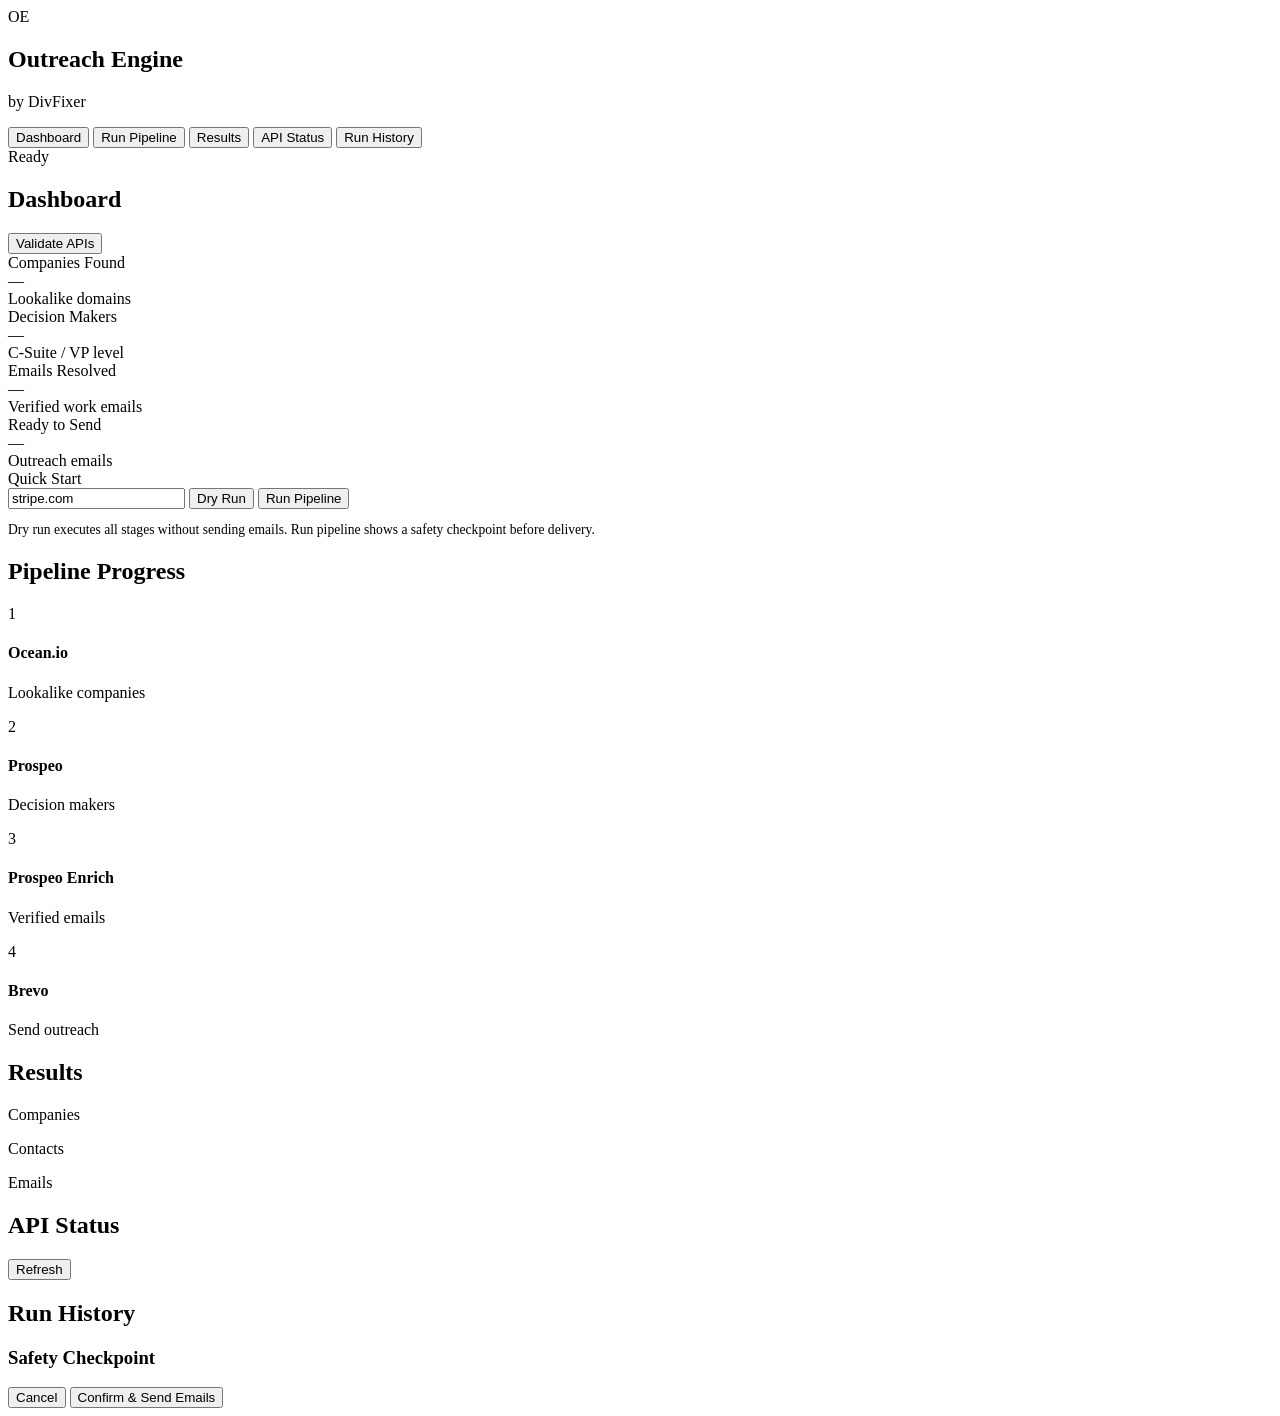
==== web/static/index.html @ fb70631b "feat: add FastAPI web dashboard with live pipeline control" ====
<!DOCTYPE html>
<html lang="en">
<head>
  <meta charset="UTF-8" />
  <meta name="viewport" content="width=device-width, initial-scale=1.0" />
  <title>Outreach Engine — SaaS Dashboard</title>
  <link rel="stylesheet" href="/static/styles.css" />
</head>
<body>
  <div class="app">
    <aside class="sidebar">
      <div class="logo">
        <div class="logo-icon">OE</div>
        <div>
          <h1>Outreach Engine</h1>
          <p>by DivFixer</p>
        </div>
      </div>
      <nav class="nav">
        <button data-panel="dashboard" class="active">Dashboard</button>
        <button data-panel="pipeline">Run Pipeline</button>
        <button data-panel="results">Results</button>
        <button data-panel="validation">API Status</button>
        <button data-panel="history">Run History</button>
      </nav>
      <div class="status-pill" id="status-pill">
        <span class="dot"></span>Ready
      </div>
    </aside>

    <main class="main">
      <!-- Dashboard -->
      <section id="panel-dashboard" class="panel active">
        <div class="header">
          <h2>Dashboard</h2>
          <button class="btn btn-secondary" id="btn-validate">Validate APIs</button>
        </div>
        <div class="grid-4">
          <div class="card">
            <div class="card-title">Companies Found</div>
            <div class="stat-value" id="stat-companies">—</div>
            <div class="stat-label">Lookalike domains</div>
          </div>
          <div class="card">
            <div class="card-title">Decision Makers</div>
            <div class="stat-value" id="stat-contacts">—</div>
            <div class="card-title">C-Suite / VP level</div>
          </div>
          <div class="card">
            <div class="card-title">Emails Resolved</div>
            <div class="stat-value" id="stat-emails">—</div>
            <div class="stat-label">Verified work emails</div>
          </div>
          <div class="card">
            <div class="card-title">Ready to Send</div>
            <div class="stat-value" id="stat-send">—</div>
            <div class="stat-label">Outreach emails</div>
          </div>
        </div>
        <div class="card">
          <div class="card-title">Quick Start</div>
          <div class="pipeline-form">
            <input class="input" id="seed-domain" type="text" placeholder="Enter seed domain (e.g. stripe.com)" value="stripe.com" />
            <button class="btn btn-secondary" id="btn-dry-run">Dry Run</button>
            <button class="btn btn-primary" id="btn-run">Run Pipeline</button>
          </div>
          <p style="color:var(--muted);font-size:0.85rem">Dry run executes all stages without sending emails. Run pipeline shows a safety checkpoint before delivery.</p>
        </div>
      </section>

      <!-- Pipeline -->
      <section id="panel-pipeline" class="panel">
        <div class="header"><h2>Pipeline Progress</h2></div>
        <div class="progress-bar"><div class="progress-fill" id="progress-fill"></div></div>
        <p id="stage-label" style="color:var(--muted);margin-bottom:1rem"></p>
        <div class="stages">
          <div class="stage" data-stage="0">
            <div class="num">1</div>
            <h4>Ocean.io</h4>
            <p>Lookalike companies</p>
          </div>
          <div class="stage" data-stage="1">
            <div class="num">2</div>
            <h4>Prospeo</h4>
            <p>Decision makers</p>
          </div>
          <div class="stage" data-stage="2">
            <div class="num">3</div>
            <h4>Prospeo Enrich</h4>
            <p>Verified emails</p>
          </div>
          <div class="stage" data-stage="3">
            <div class="num">4</div>
            <h4>Brevo</h4>
            <p>Send outreach</p>
          </div>
        </div>
        <div id="email-previews"></div>
      </section>

      <!-- Results -->
      <section id="panel-results" class="panel">
        <div class="header"><h2>Results</h2></div>
        <div id="report-meta" class="card" style="margin-bottom:1rem"></div>
        <div class="card">
          <div class="card-title">Companies</div>
          <div class="table-wrap" id="companies-table"></div>
        </div>
        <div class="card" style="margin-top:1rem">
          <div class="card-title">Contacts</div>
          <div class="table-wrap" id="contacts-table"></div>
        </div>
        <div class="card" style="margin-top:1rem">
          <div class="card-title">Emails</div>
          <div class="table-wrap" id="emails-table"></div>
        </div>
      </section>

      <!-- Validation -->
      <section id="panel-validation" class="panel">
        <div class="header">
          <h2>API Status</h2>
          <button class="btn btn-secondary" id="btn-validate-2" onclick="document.getElementById('btn-validate').click()">Refresh</button>
        </div>
        <div class="card validation-grid" id="validation-grid"></div>
      </section>

      <!-- History -->
      <section id="panel-history" class="panel">
        <div class="header"><h2>Run History</h2></div>
        <div class="card run-history" id="run-history"></div>
      </section>
    </main>
  </div>

  <!-- Safety checkpoint modal -->
  <div class="modal-overlay hidden" id="confirm-modal">
    <div class="modal">
      <h3>Safety Checkpoint</h3>
      <div id="confirm-body"></div>
      <div class="modal-actions">
        <button class="btn btn-secondary" id="btn-cancel-send">Cancel</button>
        <button class="btn btn-danger" id="btn-confirm-send">Confirm & Send Emails</button>
      </div>
    </div>
  </div>

  <script src="/static/app.js"></script>
</body>
</html>
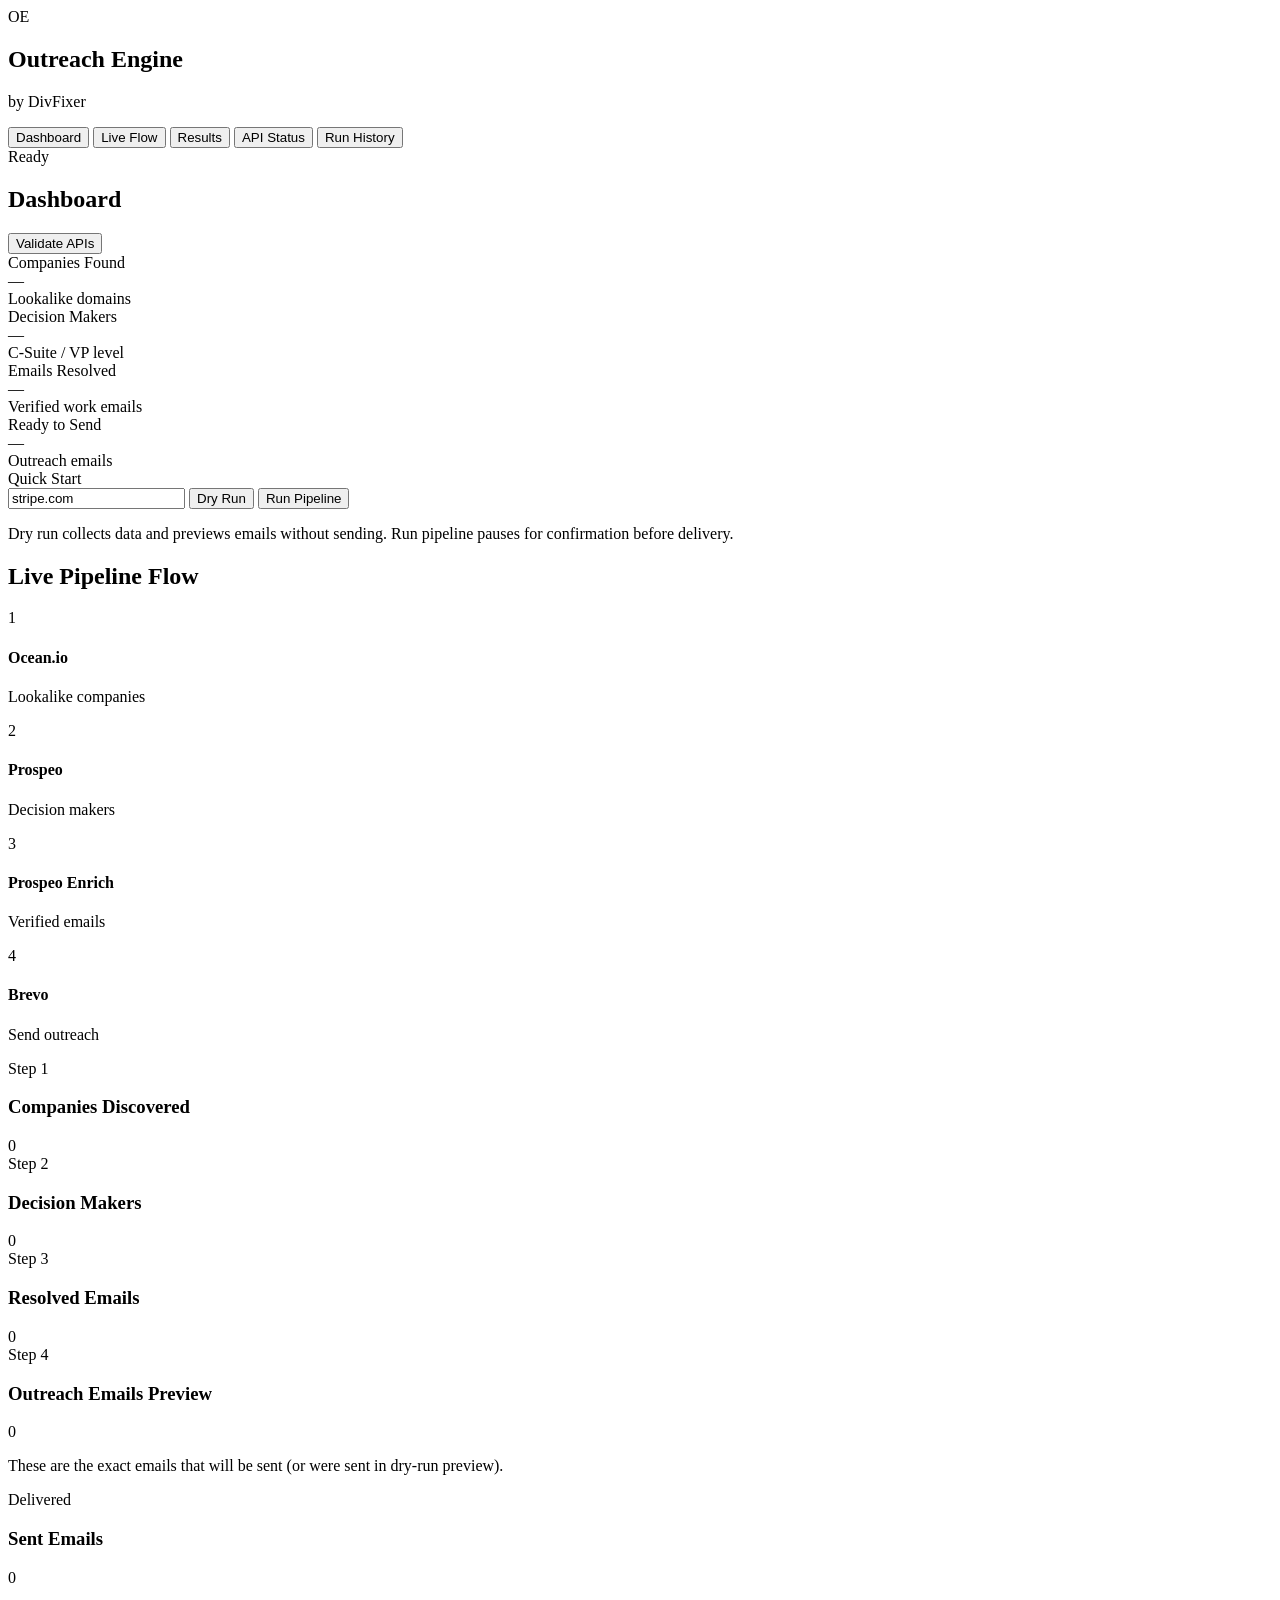
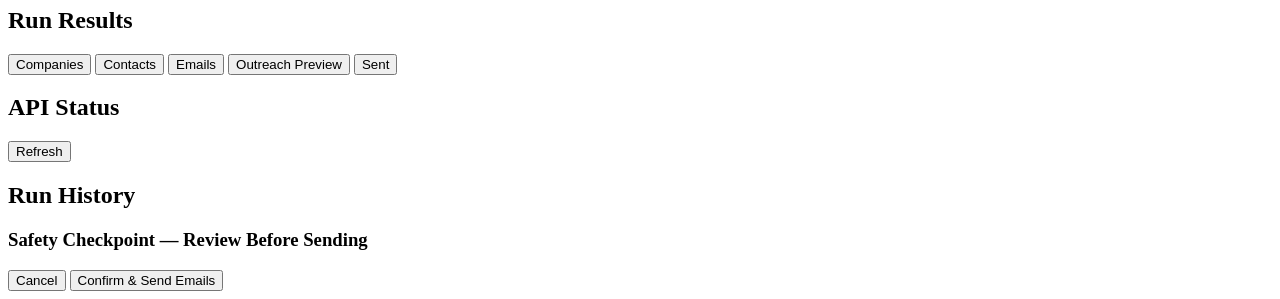
==== commit f4ad88ba: "feat: enhance dashboard with live pipeline flow and run-scoped data" ====
--- a/web/static/index.html
+++ b/web/static/index.html
@@ -18,7 +18,7 @@
       </div>
       <nav class="nav">
         <button data-panel="dashboard" class="active">Dashboard</button>
-        <button data-panel="pipeline">Run Pipeline</button>
+        <button data-panel="pipeline">Live Flow</button>
         <button data-panel="results">Results</button>
         <button data-panel="validation">API Status</button>
         <button data-panel="history">Run History</button>
@@ -36,22 +36,22 @@
           <button class="btn btn-secondary" id="btn-validate">Validate APIs</button>
         </div>
         <div class="grid-4">
-          <div class="card">
+          <div class="card stat-card">
             <div class="card-title">Companies Found</div>
             <div class="stat-value" id="stat-companies">—</div>
             <div class="stat-label">Lookalike domains</div>
           </div>
-          <div class="card">
+          <div class="card stat-card">
             <div class="card-title">Decision Makers</div>
             <div class="stat-value" id="stat-contacts">—</div>
-            <div class="card-title">C-Suite / VP level</div>
-          </div>
-          <div class="card">
+            <div class="stat-label">C-Suite / VP level</div>
+          </div>
+          <div class="card stat-card">
             <div class="card-title">Emails Resolved</div>
             <div class="stat-value" id="stat-emails">—</div>
             <div class="stat-label">Verified work emails</div>
           </div>
-          <div class="card">
+          <div class="card stat-card">
             <div class="card-title">Ready to Send</div>
             <div class="stat-value" id="stat-send">—</div>
             <div class="stat-label">Outreach emails</div>
@@ -64,15 +64,18 @@
             <button class="btn btn-secondary" id="btn-dry-run">Dry Run</button>
             <button class="btn btn-primary" id="btn-run">Run Pipeline</button>
           </div>
-          <p style="color:var(--muted);font-size:0.85rem">Dry run executes all stages without sending emails. Run pipeline shows a safety checkpoint before delivery.</p>
-        </div>
-      </section>
-
-      <!-- Pipeline -->
+          <p class="hint">Dry run collects data and previews emails without sending. Run pipeline pauses for confirmation before delivery.</p>
+        </div>
+      </section>
+
+      <!-- Live Flow -->
       <section id="panel-pipeline" class="panel">
-        <div class="header"><h2>Pipeline Progress</h2></div>
+        <div class="header">
+          <h2>Live Pipeline Flow</h2>
+          <span class="run-badge hidden" id="flow-run-badge"></span>
+        </div>
         <div class="progress-bar"><div class="progress-fill" id="progress-fill"></div></div>
-        <p id="stage-label" style="color:var(--muted);margin-bottom:1rem"></p>
+        <p id="stage-label" class="stage-label"></p>
         <div class="stages">
           <div class="stage" data-stage="0">
             <div class="num">1</div>
@@ -95,24 +98,81 @@
             <p>Send outreach</p>
           </div>
         </div>
-        <div id="email-previews"></div>
+
+        <div class="flow-timeline">
+          <div class="flow-section" id="flow-companies">
+            <div class="flow-header">
+              <span class="flow-step">Step 1</span>
+              <h3>Companies Discovered</h3>
+              <span class="flow-count" id="flow-companies-count">0</span>
+            </div>
+            <div class="table-wrap" id="flow-companies-table"></div>
+          </div>
+
+          <div class="flow-section" id="flow-contacts">
+            <div class="flow-header">
+              <span class="flow-step">Step 2</span>
+              <h3>Decision Makers</h3>
+              <span class="flow-count" id="flow-contacts-count">0</span>
+            </div>
+            <div class="table-wrap" id="flow-contacts-table"></div>
+          </div>
+
+          <div class="flow-section" id="flow-emails">
+            <div class="flow-header">
+              <span class="flow-step">Step 3</span>
+              <h3>Resolved Emails</h3>
+              <span class="flow-count" id="flow-emails-count">0</span>
+            </div>
+            <div class="table-wrap" id="flow-emails-table"></div>
+          </div>
+
+          <div class="flow-section" id="flow-outreach">
+            <div class="flow-header">
+              <span class="flow-step">Step 4</span>
+              <h3>Outreach Emails Preview</h3>
+              <span class="flow-count" id="flow-outreach-count">0</span>
+            </div>
+            <p class="hint">These are the exact emails that will be sent (or were sent in dry-run preview).</p>
+            <div id="email-previews" class="email-preview-grid"></div>
+          </div>
+
+          <div class="flow-section hidden" id="flow-sent">
+            <div class="flow-header">
+              <span class="flow-step">Delivered</span>
+              <h3>Sent Emails</h3>
+              <span class="flow-count" id="flow-sent-count">0</span>
+            </div>
+            <div class="table-wrap" id="flow-sent-table"></div>
+          </div>
+        </div>
       </section>
 
       <!-- Results -->
       <section id="panel-results" class="panel">
-        <div class="header"><h2>Results</h2></div>
-        <div id="report-meta" class="card" style="margin-bottom:1rem"></div>
-        <div class="card">
-          <div class="card-title">Companies</div>
-          <div class="table-wrap" id="companies-table"></div>
-        </div>
-        <div class="card" style="margin-top:1rem">
-          <div class="card-title">Contacts</div>
-          <div class="table-wrap" id="contacts-table"></div>
-        </div>
-        <div class="card" style="margin-top:1rem">
-          <div class="card-title">Emails</div>
-          <div class="table-wrap" id="emails-table"></div>
+        <div class="header"><h2>Run Results</h2></div>
+        <div id="report-meta" class="card report-meta"></div>
+        <div class="tabs">
+          <button class="tab active" data-tab="companies">Companies</button>
+          <button class="tab" data-tab="contacts">Contacts</button>
+          <button class="tab" data-tab="emails">Emails</button>
+          <button class="tab" data-tab="outreach">Outreach Preview</button>
+          <button class="tab" data-tab="sent">Sent</button>
+        </div>
+        <div class="tab-panel active" id="tab-companies">
+          <div class="card"><div class="table-wrap" id="companies-table"></div></div>
+        </div>
+        <div class="tab-panel" id="tab-contacts">
+          <div class="card"><div class="table-wrap" id="contacts-table"></div></div>
+        </div>
+        <div class="tab-panel" id="tab-emails">
+          <div class="card"><div class="table-wrap" id="emails-table"></div></div>
+        </div>
+        <div class="tab-panel" id="tab-outreach">
+          <div class="card"><div id="results-previews" class="email-preview-grid"></div></div>
+        </div>
+        <div class="tab-panel" id="tab-sent">
+          <div class="card"><div class="table-wrap" id="sent-table"></div></div>
         </div>
       </section>
 
@@ -135,9 +195,10 @@
 
   <!-- Safety checkpoint modal -->
   <div class="modal-overlay hidden" id="confirm-modal">
-    <div class="modal">
-      <h3>Safety Checkpoint</h3>
+    <div class="modal modal-wide">
+      <h3>Safety Checkpoint — Review Before Sending</h3>
       <div id="confirm-body"></div>
+      <div id="confirm-previews" class="email-preview-grid compact"></div>
       <div class="modal-actions">
         <button class="btn btn-secondary" id="btn-cancel-send">Cancel</button>
         <button class="btn btn-danger" id="btn-confirm-send">Confirm & Send Emails</button>
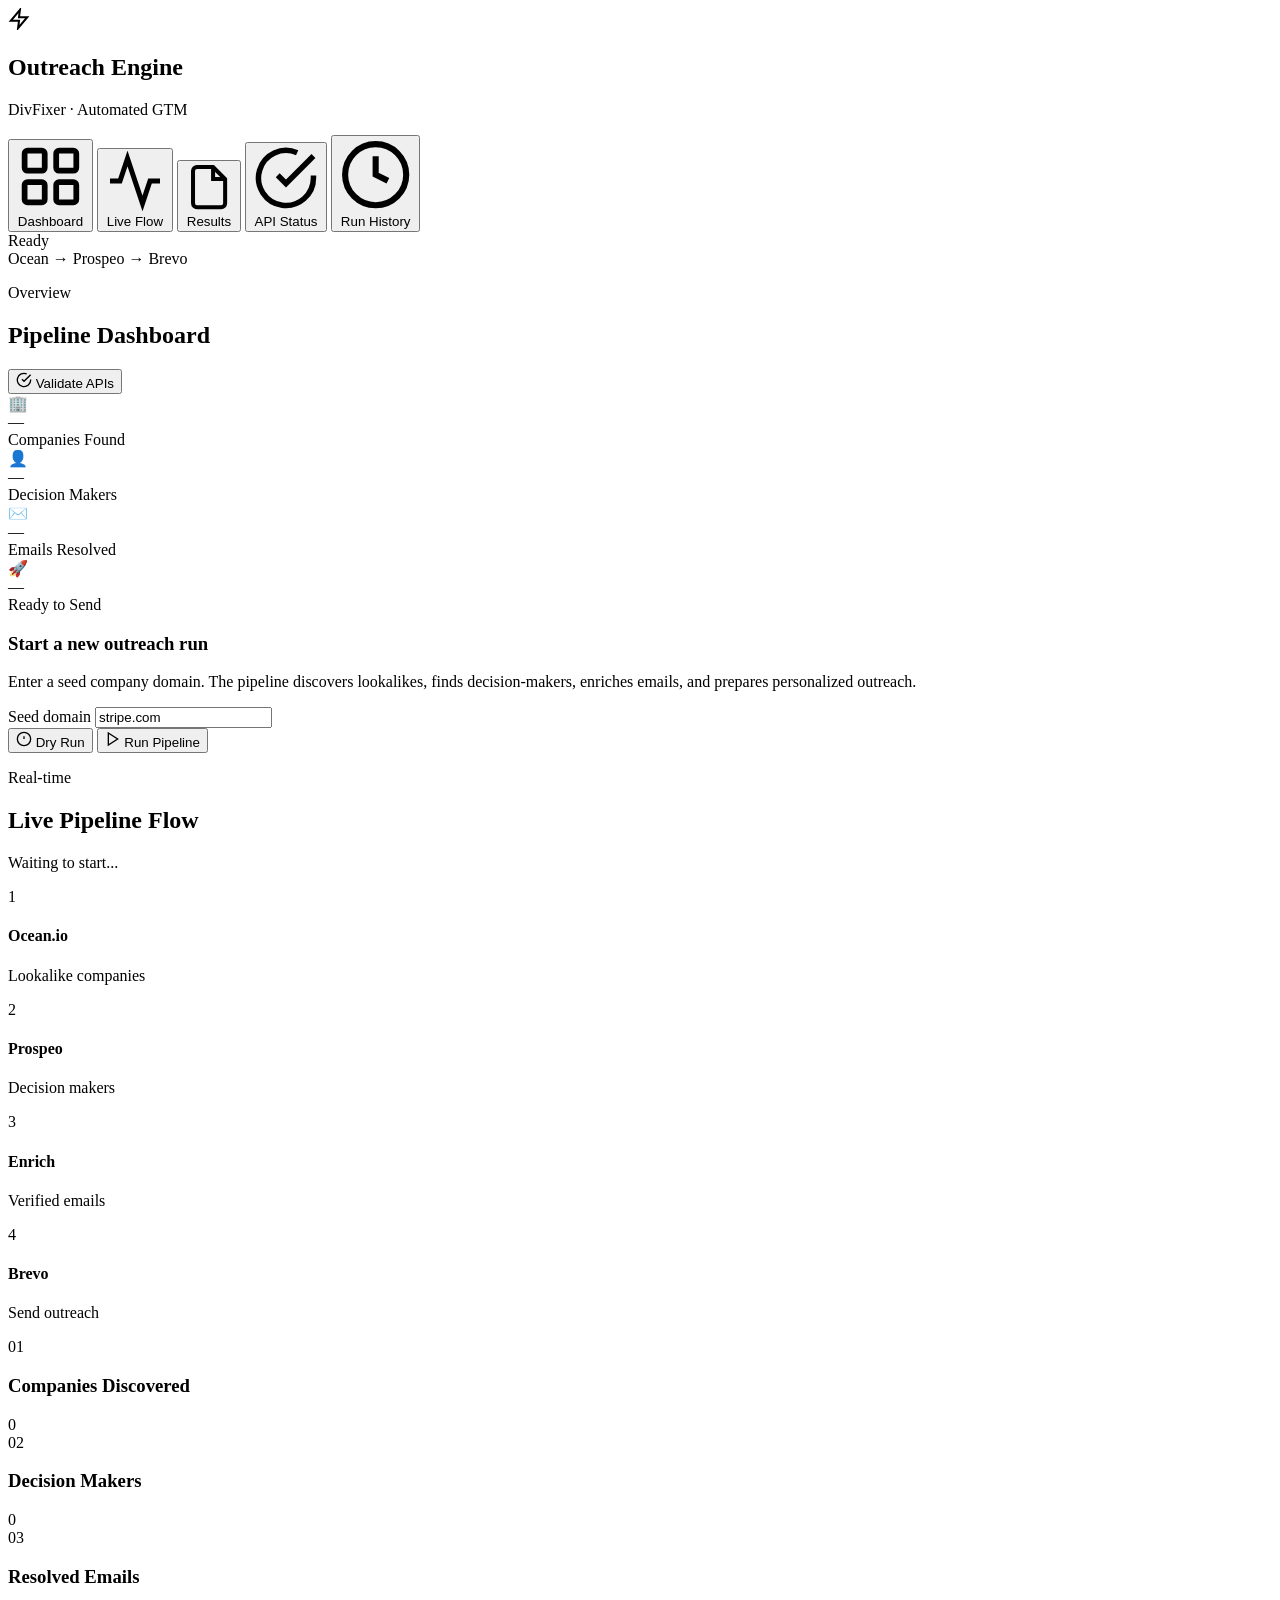
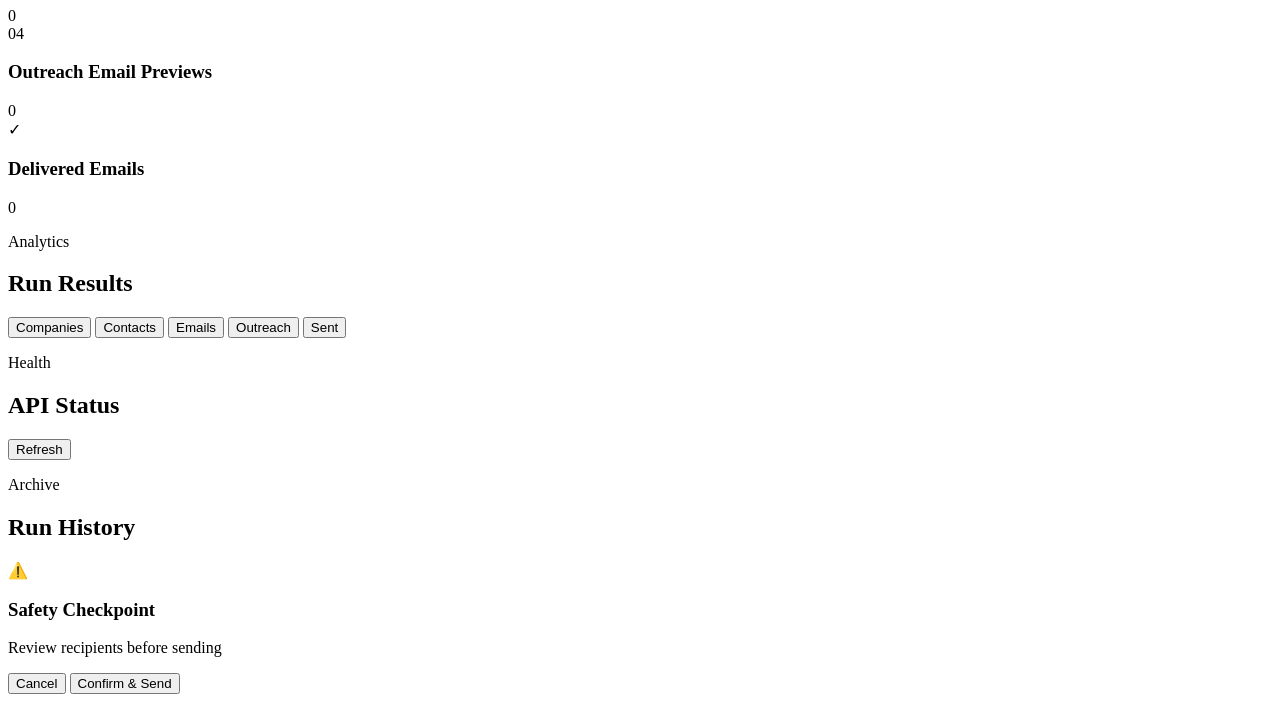
==== commit f3601daf: "polish: submission-ready UI redesign, email stage rename, and SMTP retry" ====
--- a/web/static/index.html
+++ b/web/static/index.html
@@ -3,93 +3,159 @@
 <head>
   <meta charset="UTF-8" />
   <meta name="viewport" content="width=device-width, initial-scale=1.0" />
-  <title>Outreach Engine — SaaS Dashboard</title>
+  <title>Outreach Engine — by DivFixer</title>
+  <link rel="preconnect" href="https://fonts.googleapis.com" />
+  <link rel="preconnect" href="https://fonts.gstatic.com" crossorigin />
+  <link href="https://fonts.googleapis.com/css2?family=Plus+Jakarta+Sans:wght@400;500;600;700;800&display=swap" rel="stylesheet" />
   <link rel="stylesheet" href="/static/styles.css" />
 </head>
 <body>
+  <div class="bg-mesh"></div>
   <div class="app">
     <aside class="sidebar">
       <div class="logo">
-        <div class="logo-icon">OE</div>
+        <div class="logo-icon">
+          <svg width="22" height="22" viewBox="0 0 24 24" fill="none" stroke="currentColor" stroke-width="2.2"><path d="M13 2L3 14h9l-1 8 10-12h-9l1-8z"/></svg>
+        </div>
         <div>
           <h1>Outreach Engine</h1>
-          <p>by DivFixer</p>
-        </div>
-      </div>
+          <p>DivFixer · Automated GTM</p>
+        </div>
+      </div>
+
       <nav class="nav">
-        <button data-panel="dashboard" class="active">Dashboard</button>
-        <button data-panel="pipeline">Live Flow</button>
-        <button data-panel="results">Results</button>
-        <button data-panel="validation">API Status</button>
-        <button data-panel="history">Run History</button>
+        <button data-panel="dashboard" class="active">
+          <svg viewBox="0 0 24 24" fill="none" stroke="currentColor" stroke-width="2"><rect x="3" y="3" width="7" height="7" rx="1"/><rect x="14" y="3" width="7" height="7" rx="1"/><rect x="3" y="14" width="7" height="7" rx="1"/><rect x="14" y="14" width="7" height="7" rx="1"/></svg>
+          Dashboard
+        </button>
+        <button data-panel="pipeline">
+          <svg viewBox="0 0 24 24" fill="none" stroke="currentColor" stroke-width="2"><polyline points="22 12 18 12 15 21 9 3 6 12 2 12"/></svg>
+          Live Flow
+        </button>
+        <button data-panel="results">
+          <svg viewBox="0 0 24 24" fill="none" stroke="currentColor" stroke-width="2"><path d="M14 2H6a2 2 0 0 0-2 2v16a2 2 0 0 0 2 2h12a2 2 0 0 0 2-2V8z"/><polyline points="14 2 14 8 20 8"/></svg>
+          Results
+        </button>
+        <button data-panel="validation">
+          <svg viewBox="0 0 24 24" fill="none" stroke="currentColor" stroke-width="2"><path d="M22 11.08V12a10 10 0 1 1-5.93-9.14"/><polyline points="22 4 12 14.01 9 11.01"/></svg>
+          API Status
+        </button>
+        <button data-panel="history">
+          <svg viewBox="0 0 24 24" fill="none" stroke="currentColor" stroke-width="2"><circle cx="12" cy="12" r="10"/><polyline points="12 6 12 12 16 14"/></svg>
+          Run History
+        </button>
       </nav>
-      <div class="status-pill" id="status-pill">
-        <span class="dot"></span>Ready
+
+      <div class="sidebar-footer">
+        <div class="status-pill" id="status-pill">
+          <span class="dot"></span>
+          <span class="status-text">Ready</span>
+        </div>
+        <div class="brand-tag">Ocean → Prospeo → Brevo</div>
       </div>
     </aside>
 
     <main class="main">
       <!-- Dashboard -->
       <section id="panel-dashboard" class="panel active">
-        <div class="header">
-          <h2>Dashboard</h2>
-          <button class="btn btn-secondary" id="btn-validate">Validate APIs</button>
-        </div>
+        <div class="page-header">
+          <div>
+            <p class="eyebrow">Overview</p>
+            <h2>Pipeline Dashboard</h2>
+          </div>
+          <button class="btn btn-ghost" id="btn-validate">
+            <svg viewBox="0 0 24 24" fill="none" stroke="currentColor" stroke-width="2" width="16" height="16"><path d="M22 11.08V12a10 10 0 1 1-5.93-9.14"/><polyline points="22 4 12 14.01 9 11.01"/></svg>
+            Validate APIs
+          </button>
+        </div>
+
         <div class="grid-4">
-          <div class="card stat-card">
-            <div class="card-title">Companies Found</div>
-            <div class="stat-value" id="stat-companies">—</div>
-            <div class="stat-label">Lookalike domains</div>
-          </div>
-          <div class="card stat-card">
-            <div class="card-title">Decision Makers</div>
-            <div class="stat-value" id="stat-contacts">—</div>
-            <div class="stat-label">C-Suite / VP level</div>
-          </div>
-          <div class="card stat-card">
-            <div class="card-title">Emails Resolved</div>
-            <div class="stat-value" id="stat-emails">—</div>
-            <div class="stat-label">Verified work emails</div>
-          </div>
-          <div class="card stat-card">
-            <div class="card-title">Ready to Send</div>
-            <div class="stat-value" id="stat-send">—</div>
-            <div class="stat-label">Outreach emails</div>
-          </div>
-        </div>
-        <div class="card">
-          <div class="card-title">Quick Start</div>
+          <div class="stat-card accent-blue">
+            <div class="stat-icon">🏢</div>
+            <div class="stat-body">
+              <div class="stat-value" id="stat-companies">—</div>
+              <div class="stat-label">Companies Found</div>
+            </div>
+          </div>
+          <div class="stat-card accent-violet">
+            <div class="stat-icon">👤</div>
+            <div class="stat-body">
+              <div class="stat-value" id="stat-contacts">—</div>
+              <div class="stat-label">Decision Makers</div>
+            </div>
+          </div>
+          <div class="stat-card accent-cyan">
+            <div class="stat-icon">✉️</div>
+            <div class="stat-body">
+              <div class="stat-value" id="stat-emails">—</div>
+              <div class="stat-label">Emails Resolved</div>
+            </div>
+          </div>
+          <div class="stat-card accent-emerald">
+            <div class="stat-icon">🚀</div>
+            <div class="stat-body">
+              <div class="stat-value" id="stat-send">—</div>
+              <div class="stat-label">Ready to Send</div>
+            </div>
+          </div>
+        </div>
+
+        <div class="card hero-card">
+          <div class="hero-content">
+            <h3>Start a new outreach run</h3>
+            <p>Enter a seed company domain. The pipeline discovers lookalikes, finds decision-makers, enriches emails, and prepares personalized outreach.</p>
+          </div>
           <div class="pipeline-form">
-            <input class="input" id="seed-domain" type="text" placeholder="Enter seed domain (e.g. stripe.com)" value="stripe.com" />
-            <button class="btn btn-secondary" id="btn-dry-run">Dry Run</button>
-            <button class="btn btn-primary" id="btn-run">Run Pipeline</button>
-          </div>
-          <p class="hint">Dry run collects data and previews emails without sending. Run pipeline pauses for confirmation before delivery.</p>
+            <div class="input-group">
+              <label for="seed-domain">Seed domain</label>
+              <input class="input" id="seed-domain" type="text" placeholder="stripe.com" value="stripe.com" />
+            </div>
+            <div class="btn-group">
+              <button class="btn btn-secondary" id="btn-dry-run">
+                <svg viewBox="0 0 24 24" fill="none" stroke="currentColor" stroke-width="2" width="16" height="16"><circle cx="12" cy="12" r="10"/><line x1="12" y1="8" x2="12" y2="12"/><line x1="12" y1="16" x2="12.01" y2="16"/></svg>
+                Dry Run
+              </button>
+              <button class="btn btn-primary" id="btn-run">
+                <svg viewBox="0 0 24 24" fill="none" stroke="currentColor" stroke-width="2" width="16" height="16"><polygon points="5 3 19 12 5 21 5 3"/></svg>
+                Run Pipeline
+              </button>
+            </div>
+          </div>
         </div>
       </section>
 
       <!-- Live Flow -->
       <section id="panel-pipeline" class="panel">
-        <div class="header">
-          <h2>Live Pipeline Flow</h2>
+        <div class="page-header">
+          <div>
+            <p class="eyebrow">Real-time</p>
+            <h2>Live Pipeline Flow</h2>
+          </div>
           <span class="run-badge hidden" id="flow-run-badge"></span>
         </div>
-        <div class="progress-bar"><div class="progress-fill" id="progress-fill"></div></div>
-        <p id="stage-label" class="stage-label"></p>
+
+        <div class="progress-wrap">
+          <div class="progress-bar"><div class="progress-fill" id="progress-fill"></div></div>
+          <p id="stage-label" class="stage-label">Waiting to start...</p>
+        </div>
+
         <div class="stages">
           <div class="stage" data-stage="0">
+            <div class="stage-connector"></div>
             <div class="num">1</div>
             <h4>Ocean.io</h4>
             <p>Lookalike companies</p>
           </div>
           <div class="stage" data-stage="1">
+            <div class="stage-connector"></div>
             <div class="num">2</div>
             <h4>Prospeo</h4>
             <p>Decision makers</p>
           </div>
           <div class="stage" data-stage="2">
+            <div class="stage-connector"></div>
             <div class="num">3</div>
-            <h4>Prospeo Enrich</h4>
+            <h4>Enrich</h4>
             <p>Verified emails</p>
           </div>
           <div class="stage" data-stage="3">
@@ -102,46 +168,41 @@
         <div class="flow-timeline">
           <div class="flow-section" id="flow-companies">
             <div class="flow-header">
-              <span class="flow-step">Step 1</span>
+              <span class="flow-step">01</span>
               <h3>Companies Discovered</h3>
               <span class="flow-count" id="flow-companies-count">0</span>
             </div>
             <div class="table-wrap" id="flow-companies-table"></div>
           </div>
-
           <div class="flow-section" id="flow-contacts">
             <div class="flow-header">
-              <span class="flow-step">Step 2</span>
+              <span class="flow-step">02</span>
               <h3>Decision Makers</h3>
               <span class="flow-count" id="flow-contacts-count">0</span>
             </div>
             <div class="table-wrap" id="flow-contacts-table"></div>
           </div>
-
           <div class="flow-section" id="flow-emails">
             <div class="flow-header">
-              <span class="flow-step">Step 3</span>
+              <span class="flow-step">03</span>
               <h3>Resolved Emails</h3>
               <span class="flow-count" id="flow-emails-count">0</span>
             </div>
             <div class="table-wrap" id="flow-emails-table"></div>
           </div>
-
           <div class="flow-section" id="flow-outreach">
             <div class="flow-header">
-              <span class="flow-step">Step 4</span>
-              <h3>Outreach Emails Preview</h3>
+              <span class="flow-step">04</span>
+              <h3>Outreach Email Previews</h3>
               <span class="flow-count" id="flow-outreach-count">0</span>
             </div>
-            <p class="hint">These are the exact emails that will be sent (or were sent in dry-run preview).</p>
             <div id="email-previews" class="email-preview-grid"></div>
           </div>
-
           <div class="flow-section hidden" id="flow-sent">
             <div class="flow-header">
-              <span class="flow-step">Delivered</span>
-              <h3>Sent Emails</h3>
-              <span class="flow-count" id="flow-sent-count">0</span>
+              <span class="flow-step done">✓</span>
+              <h3>Delivered Emails</h3>
+              <span class="flow-count success" id="flow-sent-count">0</span>
             </div>
             <div class="table-wrap" id="flow-sent-table"></div>
           </div>
@@ -150,58 +211,68 @@
 
       <!-- Results -->
       <section id="panel-results" class="panel">
-        <div class="header"><h2>Run Results</h2></div>
+        <div class="page-header">
+          <div>
+            <p class="eyebrow">Analytics</p>
+            <h2>Run Results</h2>
+          </div>
+        </div>
         <div id="report-meta" class="card report-meta"></div>
         <div class="tabs">
           <button class="tab active" data-tab="companies">Companies</button>
           <button class="tab" data-tab="contacts">Contacts</button>
           <button class="tab" data-tab="emails">Emails</button>
-          <button class="tab" data-tab="outreach">Outreach Preview</button>
+          <button class="tab" data-tab="outreach">Outreach</button>
           <button class="tab" data-tab="sent">Sent</button>
         </div>
-        <div class="tab-panel active" id="tab-companies">
-          <div class="card"><div class="table-wrap" id="companies-table"></div></div>
-        </div>
-        <div class="tab-panel" id="tab-contacts">
-          <div class="card"><div class="table-wrap" id="contacts-table"></div></div>
-        </div>
-        <div class="tab-panel" id="tab-emails">
-          <div class="card"><div class="table-wrap" id="emails-table"></div></div>
-        </div>
-        <div class="tab-panel" id="tab-outreach">
-          <div class="card"><div id="results-previews" class="email-preview-grid"></div></div>
-        </div>
-        <div class="tab-panel" id="tab-sent">
-          <div class="card"><div class="table-wrap" id="sent-table"></div></div>
-        </div>
+        <div class="tab-panel active" id="tab-companies"><div class="card"><div class="table-wrap" id="companies-table"></div></div></div>
+        <div class="tab-panel" id="tab-contacts"><div class="card"><div class="table-wrap" id="contacts-table"></div></div></div>
+        <div class="tab-panel" id="tab-emails"><div class="card"><div class="table-wrap" id="emails-table"></div></div></div>
+        <div class="tab-panel" id="tab-outreach"><div class="card"><div id="results-previews" class="email-preview-grid"></div></div></div>
+        <div class="tab-panel" id="tab-sent"><div class="card"><div class="table-wrap" id="sent-table"></div></div></div>
       </section>
 
       <!-- Validation -->
       <section id="panel-validation" class="panel">
-        <div class="header">
-          <h2>API Status</h2>
-          <button class="btn btn-secondary" id="btn-validate-2" onclick="document.getElementById('btn-validate').click()">Refresh</button>
-        </div>
-        <div class="card validation-grid" id="validation-grid"></div>
+        <div class="page-header">
+          <div>
+            <p class="eyebrow">Health</p>
+            <h2>API Status</h2>
+          </div>
+          <button class="btn btn-ghost" onclick="document.getElementById('btn-validate').click()">Refresh</button>
+        </div>
+        <div class="validation-grid" id="validation-grid"></div>
       </section>
 
       <!-- History -->
       <section id="panel-history" class="panel">
-        <div class="header"><h2>Run History</h2></div>
-        <div class="card run-history" id="run-history"></div>
+        <div class="page-header">
+          <div>
+            <p class="eyebrow">Archive</p>
+            <h2>Run History</h2>
+          </div>
+        </div>
+        <div class="run-history" id="run-history"></div>
       </section>
     </main>
   </div>
 
-  <!-- Safety checkpoint modal -->
+  <div class="toast hidden" id="toast"></div>
+
   <div class="modal-overlay hidden" id="confirm-modal">
     <div class="modal modal-wide">
-      <h3>Safety Checkpoint — Review Before Sending</h3>
+      <div class="modal-header">
+        <div class="modal-icon">⚠️</div>
+        <div>
+          <h3>Safety Checkpoint</h3>
+          <p class="modal-sub">Review recipients before sending</p>
+        </div>
+      </div>
       <div id="confirm-body"></div>
       <div id="confirm-previews" class="email-preview-grid compact"></div>
       <div class="modal-actions">
         <button class="btn btn-secondary" id="btn-cancel-send">Cancel</button>
-        <button class="btn btn-danger" id="btn-confirm-send">Confirm & Send Emails</button>
+        <button class="btn btn-danger" id="btn-confirm-send">Confirm & Send</button>
       </div>
     </div>
   </div>
